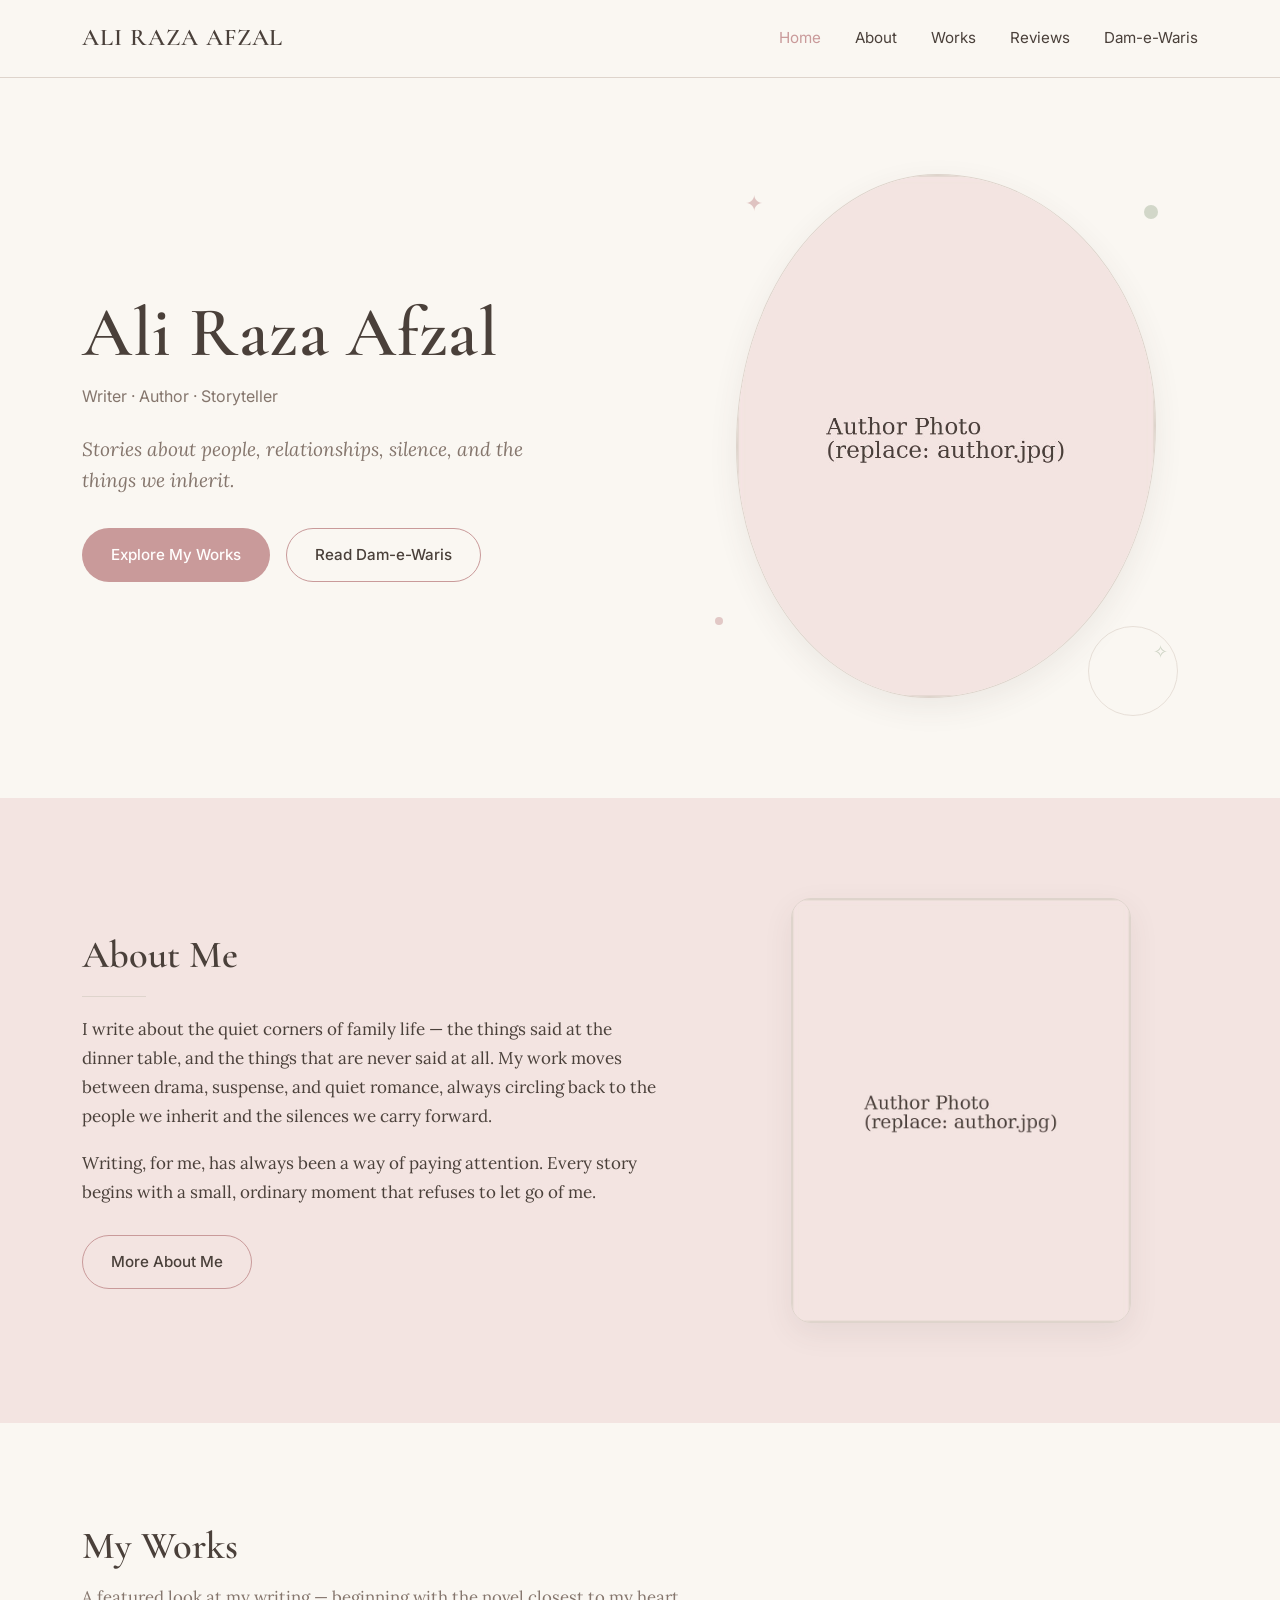
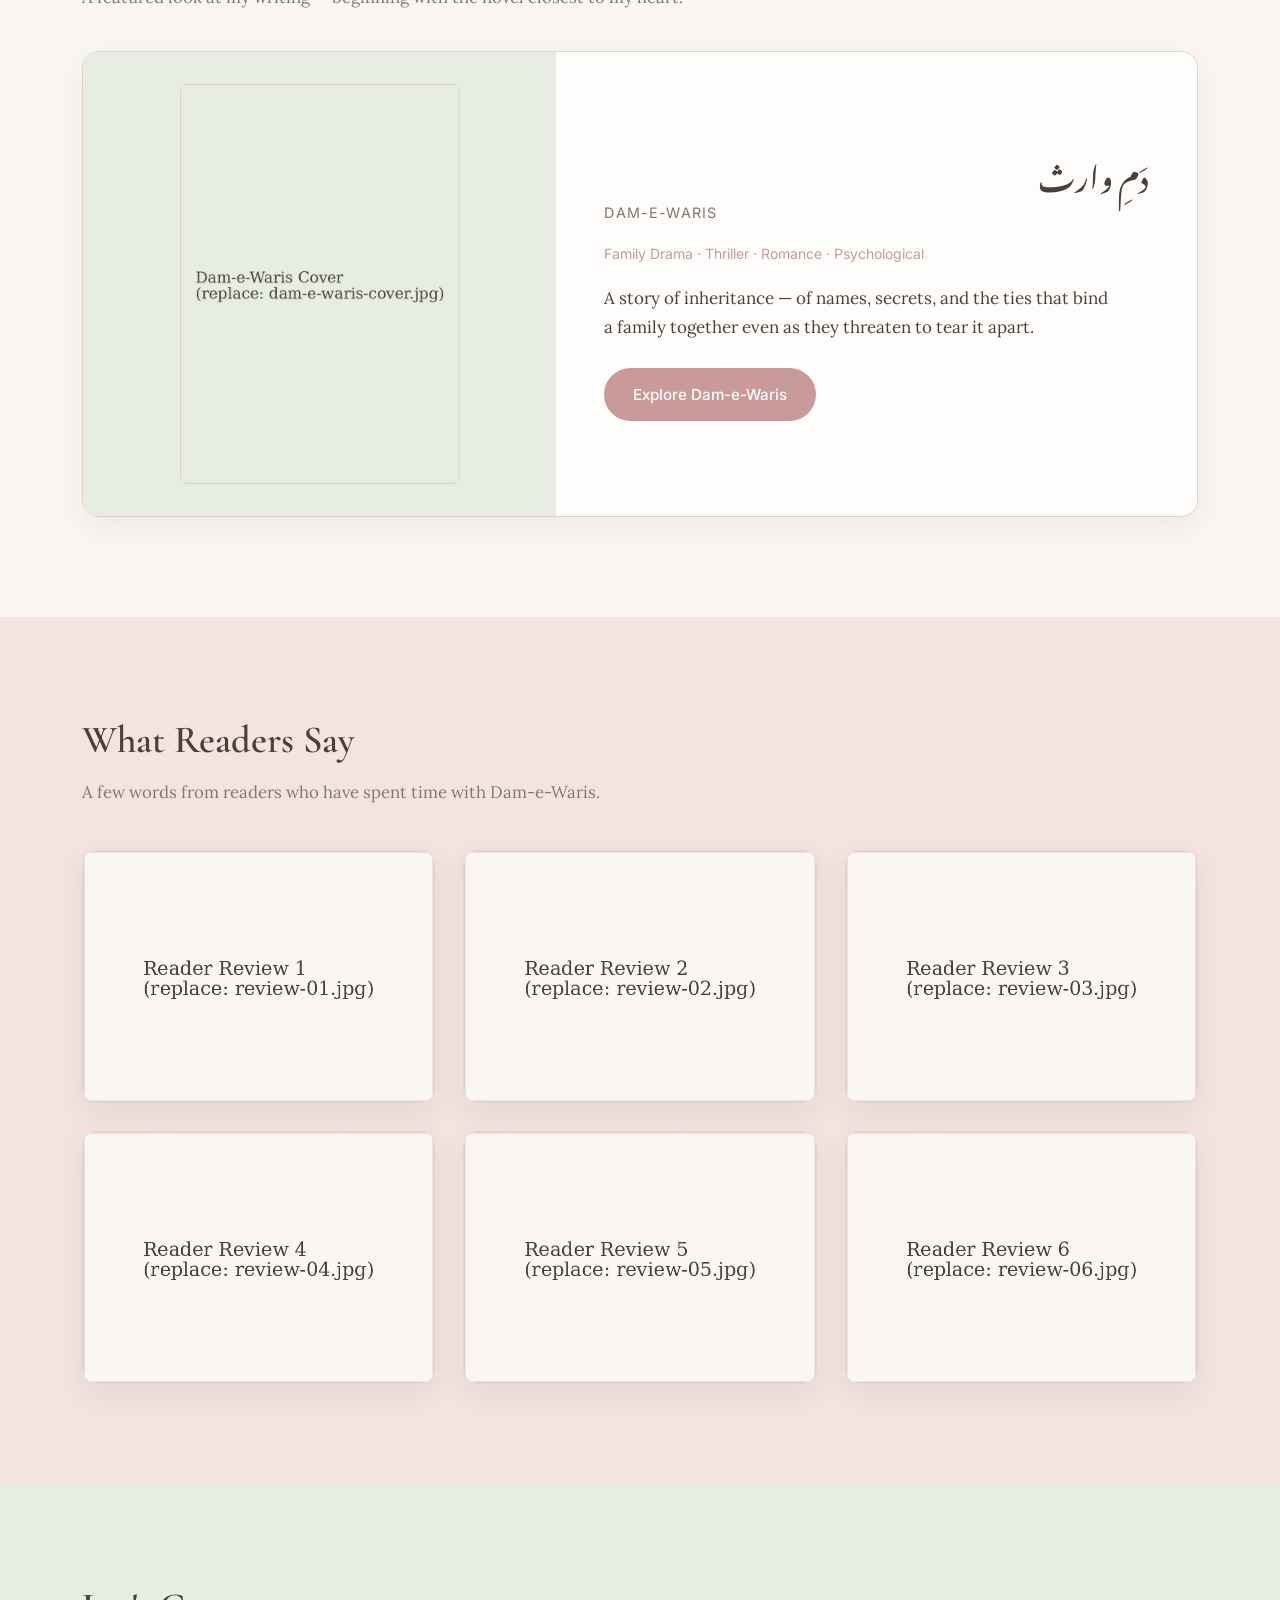
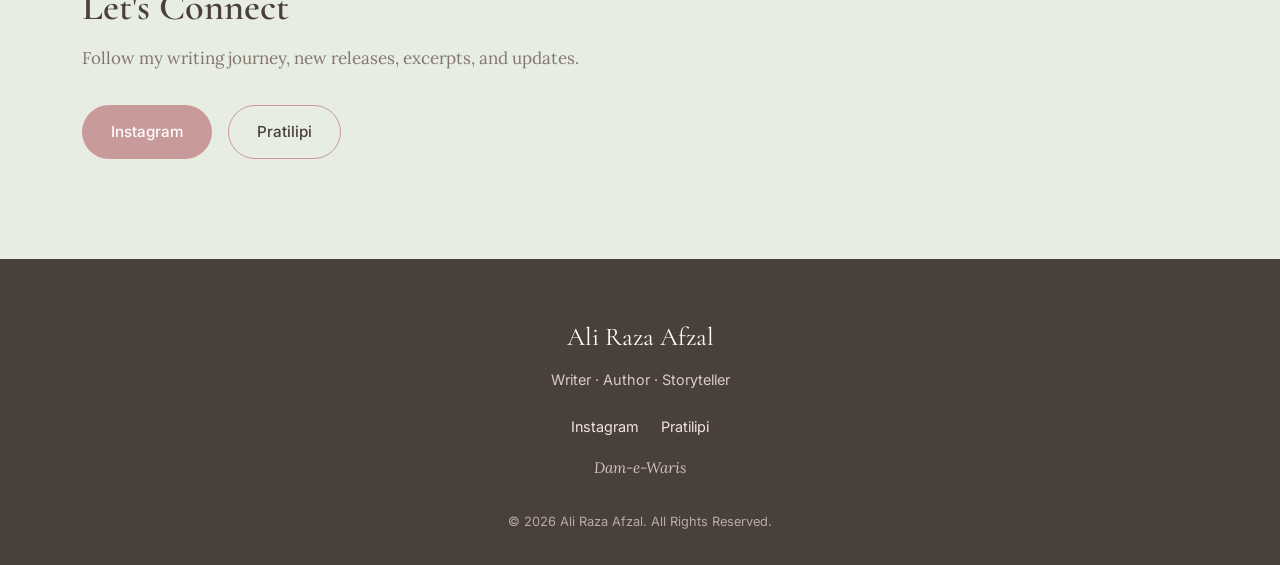
==== index.html @ 21b12b8f "Initial commit" ====
<!DOCTYPE html>
<html lang="en">
<head>
<meta charset="UTF-8">
<meta name="viewport" content="width=device-width, initial-scale=1.0">
<title>Ali Raza Afzal | Author &amp; Writer</title>
<meta name="description" content="Official website of Ali Raza Afzal, Pakistani author and storyteller, featuring his novel Dam-e-Waris (دَمِ وارث), reader reviews, and updates.">

<!-- Open Graph -->
<meta property="og:title" content="Ali Raza Afzal | Author & Writer">
<meta property="og:description" content="Stories about people, relationships, silence, and the things we inherit. Discover the world of author Ali Raza Afzal and his novel Dam-e-Waris.">
<meta property="og:type" content="website">
<meta property="og:image" content="images/author.jpg">

<link rel="stylesheet" href="css/style.css">
</head>
<body>

<header class="site-header">
  <nav class="navbar" aria-label="Primary navigation">
    <a href="index.html" class="brand">ALI RAZA AFZAL</a>
    <ul class="nav-links">
      <li><a href="index.html" class="active">Home</a></li>
      <li><a href="index.html#about">About</a></li>
      <li><a href="index.html#works">Works</a></li>
      <li><a href="index.html#reviews">Reviews</a></li>
      <li><a href="dam-e-waris.html">Dam-e-Waris</a></li>
    </ul>
  </nav>
</header>

<main>

  <!-- ============ HERO ============ -->
  <section class="hero" id="home">
    <div class="container">
      <div class="hero-text">
        <h1 class="hero-title">Ali Raza Afzal</h1>
        <p class="eyebrow">Writer · Author · Storyteller</p>
        <p class="hero-statement">Stories about people, relationships, silence, and the things we inherit.</p>
        <div class="button-row">
          <a href="index.html#works" class="btn btn-primary">Explore My Works</a>
          <a href="dam-e-waris.html" class="btn btn-outline">Read Dam-e-Waris</a>
        </div>
      </div>

      <div class="hero-image-wrap">
        <span class="hero-deco-star s1" aria-hidden="true">✦</span>
        <span class="hero-deco-star s2" aria-hidden="true">✧</span>
        <span class="hero-deco-dot d1" aria-hidden="true"></span>
        <span class="hero-deco-dot d2" aria-hidden="true"></span>
        <div class="hero-deco-line" aria-hidden="true"></div>
        <div class="hero-image-frame">
          <!-- PLACE FILE HERE: images/author.jpg -->
          <img src="images/author.jpg" alt="Portrait of author Ali Raza Afzal">
        </div>
      </div>
    </div>
  </section>

  <!-- ============ ABOUT ============ -->
  <section class="section bg-blush" id="about">
    <div class="container about-grid">
      <div class="about-text">
        <h2 class="section-heading">About Me</h2>
        <div class="decor-line"></div>
        <p>I write about the quiet corners of family life — the things said at the dinner table, and the things that are never said at all. My work moves between drama, suspense, and quiet romance, always circling back to the people we inherit and the silences we carry forward.</p>
        <p>Writing, for me, has always been a way of paying attention. Every story begins with a small, ordinary moment that refuses to let go of me.</p>
        <a href="#about" class="btn btn-outline" style="margin-top: 28px;">More About Me</a>
      </div>

      <div class="about-visual">
        <div class="about-visual-frame">
          <!-- Optional: reuse author.jpg or replace with another portrait -->
          <img src="images/author.jpg" alt="Ali Raza Afzal at his writing desk">
        </div>
      </div>
    </div>
  </section>

  <!-- ============ WORKS ============ -->
  <section class="section bg-ivory" id="works">
    <div class="container">
      <h2 class="section-heading">My Works</h2>
      <p class="section-intro">A featured look at my writing — beginning with the novel closest to my heart.</p>

      <article class="work-card">
        <div class="work-cover">
          <!-- PLACE FILE HERE: images/dam-e-waris-cover.jpg -->
          <img src="images/dam-e-waris-cover.jpg" alt="Cover of the novel Dam-e-Waris by Ali Raza Afzal">
        </div>
        <div class="work-info">
          <p class="work-title-urdu" dir="rtl" lang="ur">دَمِ وارث</p>
          <p class="work-title-en">DAM-E-WARIS</p>
          <p class="work-genre">Family Drama · Thriller · Romance · Psychological</p>
          <p class="work-desc">A story of inheritance — of names, secrets, and the ties that bind a family together even as they threaten to tear it apart.</p>
          <a href="dam-e-waris.html" class="btn btn-primary">Explore Dam-e-Waris</a>
        </div>
      </article>
    </div>
  </section>

  <!-- ============ REVIEWS ============ -->
  <section class="section bg-blush" id="reviews">
    <div class="container">
      <h2 class="section-heading">What Readers Say</h2>
      <p class="section-intro">A few words from readers who have spent time with Dam-e-Waris.</p>

      <div class="review-gallery">
        <div class="review-card">
          <!-- PLACE FILE HERE: images/review-01.jpg -->
          <img src="images/review-01.jpg" alt="Reader review screenshot 1 for Dam-e-Waris">
        </div>
        <div class="review-card">
          <!-- PLACE FILE HERE: images/review-02.jpg -->
          <img src="images/review-02.jpg" alt="Reader review screenshot 2 for Dam-e-Waris">
        </div>
        <div class="review-card">
          <!-- PLACE FILE HERE: images/review-03.jpg -->
          <img src="images/review-03.jpg" alt="Reader review screenshot 3 for Dam-e-Waris">
        </div>
        <div class="review-card">
          <!-- PLACE FILE HERE: images/review-04.jpg -->
          <img src="images/review-04.jpg" alt="Reader review screenshot 4 for Dam-e-Waris">
        </div>
        <div class="review-card">
          <!-- PLACE FILE HERE: images/review-05.jpg -->
          <img src="images/review-05.jpg" alt="Reader review screenshot 5 for Dam-e-Waris">
        </div>
        <div class="review-card">
          <!-- PLACE FILE HERE: images/review-06.jpg -->
          <img src="images/review-06.jpg" alt="Reader review screenshot 6 for Dam-e-Waris">
        </div>
      </div>
    </div>
  </section>

  <!-- ============ CONNECT ============ -->
  <section class="section bg-sage" id="connect">
    <div class="container">
      <h2 class="section-heading">Let's Connect</h2>
      <p class="connect-text">Follow my writing journey, new releases, excerpts, and updates.</p>
      <div class="button-row">
        <!-- REPLACE WITH REAL INSTAGRAM URL -->
        <a href="https://instagram.com/REPLACE_WITH_INSTAGRAM_USERNAME" target="_blank" rel="noopener noreferrer" class="btn btn-primary">Instagram</a>
        <!-- REPLACE WITH REAL PRATILIPI URL -->
        <a href="https://pratilipi.com/REPLACE_WITH_PRATILIPI_PROFILE" target="_blank" rel="noopener noreferrer" class="btn btn-outline">Pratilipi</a>
      </div>
    </div>
  </section>

</main>

<footer class="site-footer">
  <div class="container footer-inner">
    <p class="footer-brand">Ali Raza Afzal</p>
    <p class="footer-tagline">Writer · Author · Storyteller</p>
    <div class="footer-links">
      <!-- REPLACE WITH REAL INSTAGRAM URL -->
      <a href="https://instagram.com/REPLACE_WITH_INSTAGRAM_USERNAME" target="_blank" rel="noopener noreferrer">Instagram</a>
      <!-- REPLACE WITH REAL PRATILIPI URL -->
      <a href="https://pratilipi.com/REPLACE_WITH_PRATILIPI_PROFILE" target="_blank" rel="noopener noreferrer">Pratilipi</a>
    </div>
    <p class="footer-work">Dam-e-Waris</p>
    <p class="footer-note">© 2026 Ali Raza Afzal. All Rights Reserved.</p>
  </div>
</footer>

</body>
</html>
---- css/style.css ----
/* =========================================================
   ALI RAZA AFZAL — AUTHOR WEBSITE
   Stylesheet
   ========================================================= */

/* ---------- Fonts ---------- */
@import url('https://fonts.googleapis.com/css2?family=Cormorant+Garamond:ital,wght@0,400;0,500;0,600;1,500&family=Lora:ital,wght@0,400;0,500;1,400&family=Inter:wght@400;500;600&family=Noto+Nastaliq+Urdu:wght@400;600;700&display=swap');

/* ---------- Tokens ---------- */
:root {
  --ivory: #FAF7F2;
  --blush: #F3E4E1;
  --sage-light: #E7EDE3;
  --rose: #C99A9A;
  --sage: #AAB7A0;
  --brown: #4A403A;
  --taupe: #85766D;
  --cream: #FFFDFC;
  --border: #DED4CC;
  --mauve: #B89EA6;

  --font-display: 'Cormorant Garamond', 'Playfair Display', serif;
  --font-body: 'Lora', serif;
  --font-ui: 'Inter', sans-serif;
  --font-urdu: 'Noto Nastaliq Urdu', serif;

  --section-pad-desktop: 100px;
  --section-pad-tablet: 70px;
  --section-pad-mobile: 56px;

  --radius-card: 16px;
  --shadow-soft: 0 10px 30px rgba(74, 64, 58, 0.08);
  --shadow-hover: 0 16px 40px rgba(74, 64, 58, 0.14);

  --max-width: 1180px;
  --reading-width: 760px;
}

/* ---------- Reset ---------- */
* {
  box-sizing: border-box;
}

html {
  scroll-behavior: smooth;
}

body {
  margin: 0;
  background-color: var(--ivory);
  color: var(--brown);
  font-family: var(--font-body);
  font-size: 17px;
  line-height: 1.7;
  overflow-x: hidden;
}

img {
  max-width: 100%;
  height: auto;
  display: block;
}

a {
  color: inherit;
  text-decoration: none;
}

ul {
  list-style: none;
  margin: 0;
  padding: 0;
}

h1, h2, h3, h4 {
  font-family: var(--font-display);
  font-weight: 600;
  color: var(--brown);
  line-height: 1.2;
  margin: 0;
}

p {
  margin: 0;
}

.container {
  width: 100%;
  max-width: var(--max-width);
  margin: 0 auto;
  padding: 0 32px;
}

/* Visible keyboard focus for accessibility */
a:focus-visible,
button:focus-visible {
  outline: 2px solid var(--rose);
  outline-offset: 3px;
}

@media (prefers-reduced-motion: reduce) {
  * {
    animation-duration: 0.001ms !important;
    animation-iteration-count: 1 !important;
    transition-duration: 0.001ms !important;
    scroll-behavior: auto !important;
  }
}

/* ---------- Decorative motifs ---------- */
.motif {
  color: var(--rose);
  font-size: 1.1rem;
  opacity: 0.65;
  display: inline-block;
}

.decor-line {
  width: 64px;
  height: 1px;
  background: var(--border);
  margin: 18px 0;
}

.decor-curve {
  position: absolute;
  pointer-events: none;
  opacity: 0.5;
}

/* ---------- Section base ---------- */
.section {
  padding: var(--section-pad-desktop) 0;
  position: relative;
}

.bg-ivory   { background-color: var(--ivory); }
.bg-blush   { background-color: var(--blush); }
.bg-sage    { background-color: var(--sage-light); }

.section-heading {
  font-size: clamp(2rem, 3vw, 2.6rem);
  margin-bottom: 14px;
}

.section-intro {
  color: var(--taupe);
  font-family: var(--font-body);
  font-size: 1.05rem;
  max-width: 620px;
}

/* ---------- Buttons ---------- */
.btn {
  display: inline-flex;
  align-items: center;
  justify-content: center;
  gap: 8px;
  font-family: var(--font-ui);
  font-size: 0.95rem;
  font-weight: 500;
  padding: 13px 28px;
  border-radius: 30px;
  border: 1px solid transparent;
  cursor: pointer;
  transition: transform 0.25s ease, background-color 0.25s ease, color 0.25s ease, box-shadow 0.25s ease;
  white-space: nowrap;
}

.btn-primary {
  background-color: var(--rose);
  color: var(--cream);
}

.btn-primary:hover {
  background-color: #bd8a8a;
  transform: translateY(-2px);
  box-shadow: var(--shadow-soft);
}

.btn-outline {
  background-color: transparent;
  border-color: var(--rose);
  color: var(--brown);
}

.btn-outline:hover {
  background-color: var(--rose);
  color: var(--cream);
  transform: translateY(-2px);
}

.btn-sage {
  background-color: transparent;
  border-color: var(--sage);
  color: var(--brown);
}

.btn-sage:hover {
  background-color: var(--sage);
  color: var(--cream);
  transform: translateY(-2px);
}

.button-row {
  display: flex;
  flex-wrap: wrap;
  gap: 16px;
  margin-top: 32px;
}

/* =========================================================
   NAVIGATION
   ========================================================= */
.site-header {
  position: sticky;
  top: 0;
  z-index: 50;
  background-color: rgba(250, 247, 242, 0.92);
  backdrop-filter: blur(6px);
  border-bottom: 1px solid var(--border);
}

.navbar {
  max-width: var(--max-width);
  margin: 0 auto;
  padding: 18px 32px;
  display: flex;
  align-items: center;
  justify-content: space-between;
}

.brand {
  font-family: var(--font-display);
  font-size: 1.5rem;
  letter-spacing: 0.04em;
  color: var(--brown);
  font-weight: 600;
}

.nav-links {
  display: flex;
  gap: 34px;
  font-family: var(--font-ui);
  font-size: 0.95rem;
}

.nav-links a {
  position: relative;
  padding: 4px 0;
  transition: color 0.2s ease;
}

.nav-links a::after {
  content: "";
  position: absolute;
  left: 0;
  bottom: -2px;
  width: 0%;
  height: 1px;
  background-color: var(--rose);
  transition: width 0.25s ease;
}

.nav-links a:hover {
  color: var(--rose);
}

.nav-links a:hover::after {
  width: 100%;
}

.nav-links a.active {
  color: var(--rose);
}

/* Mobile nav: CSS-only wrap, no hamburger/JS */
@media (max-width: 720px) {
  .navbar {
    flex-direction: column;
    align-items: flex-start;
    gap: 14px;
    padding: 16px 24px;
  }

  .nav-links {
    flex-wrap: wrap;
    gap: 16px 22px;
    width: 100%;
  }
}

/* =========================================================
   HERO
   ========================================================= */
.hero {
  padding: 96px 0 var(--section-pad-desktop);
  position: relative;
  overflow: hidden;
}

.hero .container {
  display: grid;
  grid-template-columns: 1.05fr 0.95fr;
  gap: 56px;
  align-items: center;
}

.eyebrow {
  font-family: var(--font-ui);
  color: var(--taupe);
  font-size: 1rem;
  margin-top: 8px;
}

.hero-title {
  font-size: clamp(2.8rem, 6vw, 4.4rem);
  letter-spacing: 0.01em;
}

.hero-statement {
  font-family: var(--font-body);
  font-style: italic;
  color: var(--taupe);
  font-size: 1.2rem;
  max-width: 480px;
  margin-top: 24px;
  line-height: 1.6;
}

.hero-image-wrap {
  position: relative;
  display: flex;
  justify-content: center;
}

.hero-image-frame {
  width: 100%;
  max-width: 420px;
  border-radius: 48% 52% 54% 46% / 52% 48% 52% 48%;
  overflow: hidden;
  box-shadow: var(--shadow-soft);
  border: 1px solid var(--border);
  position: relative;
  z-index: 2;
}

.hero-image-frame img {
  width: 100%;
  height: 100%;
  object-fit: cover;
  aspect-ratio: 4 / 5;
}

.hero-deco-dot {
  position: absolute;
  border-radius: 50%;
  background-color: var(--sage);
  opacity: 0.5;
}

.hero-deco-dot.d1 { width: 14px; height: 14px; top: 6%; right: 8%; }
.hero-deco-dot.d2 { width: 8px; height: 8px; bottom: 14%; left: 4%; background-color: var(--rose); }

.hero-deco-star {
  position: absolute;
  color: var(--rose);
  opacity: 0.55;
  font-size: 1.4rem;
}

.hero-deco-star.s1 { top: 2%; left: 10%; }
.hero-deco-star.s2 { bottom: 6%; right: 6%; font-size: 1.1rem; color: var(--sage); }

.hero-deco-line {
  position: absolute;
  width: 90px;
  height: 90px;
  border: 1px solid var(--border);
  border-radius: 50%;
  z-index: 1;
  bottom: -18px;
  right: 4%;
  opacity: 0.7;
}

@media (max-width: 900px) {
  .hero .container {
    grid-template-columns: 1fr;
    text-align: left;
  }

  .hero-image-wrap {
    order: 2;
    margin-top: 12px;
  }

  .hero-image-frame {
    max-width: 300px;
  }
}

/* =========================================================
   ABOUT
   ========================================================= */
.about-grid {
  display: grid;
  grid-template-columns: 1.1fr 0.9fr;
  gap: 64px;
  align-items: center;
}

.about-text p + p {
  margin-top: 18px;
}

.about-visual {
  position: relative;
  display: flex;
  justify-content: center;
}

.about-visual-frame {
  width: 100%;
  max-width: 340px;
  border-radius: 20px;
  overflow: hidden;
  border: 1px solid var(--border);
  box-shadow: var(--shadow-soft);
}

.about-visual-frame img {
  width: 100%;
  aspect-ratio: 4 / 5;
  object-fit: cover;
}

@media (max-width: 900px) {
  .about-grid {
    grid-template-columns: 1fr;
  }

  .about-visual {
    order: -1;
  }
}

/* =========================================================
   WORKS / FEATURED NOVEL CARD
   ========================================================= */
.work-card {
  background-color: var(--cream);
  border: 1px solid var(--border);
  border-radius: var(--radius-card);
  box-shadow: var(--shadow-soft);
  display: grid;
  grid-template-columns: 0.85fr 1.15fr;
  overflow: hidden;
  margin-top: 40px;
  transition: box-shadow 0.3s ease;
}

.work-card:hover {
  box-shadow: var(--shadow-hover);
}

.work-cover {
  background-color: var(--sage-light);
  display: flex;
  align-items: center;
  justify-content: center;
  padding: 32px;
}

.work-cover img {
  width: 100%;
  max-width: 280px;
  object-fit: contain;
  border-radius: 6px;
}

.work-info {
  padding: 44px 48px;
  display: flex;
  flex-direction: column;
  justify-content: center;
}

.work-title-urdu {
  font-family: var(--font-urdu);
  direction: rtl;
  font-size: 2rem;
  line-height: 1.5;
  color: var(--brown);
}

.work-title-en {
  font-family: var(--font-ui);
  letter-spacing: 0.08em;
  color: var(--taupe);
  font-size: 0.9rem;
  margin-top: 6px;
}

.work-genre {
  font-family: var(--font-ui);
  font-size: 0.88rem;
  color: var(--rose);
  margin-top: 16px;
}

.work-desc {
  margin-top: 18px;
  color: var(--brown);
  max-width: 46ch;
}

.work-info .btn {
  margin-top: 26px;
  align-self: flex-start;
}

@media (max-width: 780px) {
  .work-card {
    grid-template-columns: 1fr;
  }

  .work-info {
    padding: 32px;
  }
}

/* =========================================================
   REVIEWS GALLERY
   ========================================================= */
.review-gallery {
  display: grid;
  grid-template-columns: repeat(3, 1fr);
  gap: 28px;
  margin-top: 44px;
}

.review-card {
  background-color: var(--cream);
  border: 1px solid var(--border);
  border-radius: 14px;
  box-shadow: var(--shadow-soft);
  overflow: hidden;
  transition: transform 0.3s ease, box-shadow 0.3s ease;
}

.review-card:hover {
  transform: translateY(-4px);
  box-shadow: var(--shadow-hover);
}

.review-card img {
  width: 100%;
  height: auto;
  object-fit: contain;
  background-color: var(--ivory);
}

@media (max-width: 980px) {
  .review-gallery {
    grid-template-columns: repeat(2, 1fr);
  }
}

@media (max-width: 620px) {
  .review-gallery {
    grid-template-columns: 1fr;
  }
}

/* =========================================================
   CONNECT / FOLLOW SECTIONS
   ========================================================= */
.connect-text {
  color: var(--taupe);
  max-width: 520px;
  margin-top: 12px;
}

/* =========================================================
   FOOTER
   ========================================================= */
.site-footer {
  background-color: var(--brown);
  color: var(--blush);
  padding: 56px 0 32px;
}

.footer-inner {
  display: flex;
  flex-direction: column;
  align-items: center;
  text-align: center;
  gap: 10px;
}

.footer-brand {
  font-family: var(--font-display);
  font-size: 1.6rem;
  color: var(--cream);
}

.footer-tagline {
  font-family: var(--font-ui);
  font-size: 0.9rem;
  color: var(--blush);
  opacity: 0.85;
}

.footer-links {
  display: flex;
  gap: 22px;
  font-family: var(--font-ui);
  font-size: 0.9rem;
  margin-top: 12px;
}

.footer-links a {
  transition: color 0.2s ease;
}

.footer-links a:hover {
  color: var(--rose);
}

.footer-note {
  margin-top: 20px;
  font-family: var(--font-ui);
  font-size: 0.8rem;
  color: var(--blush);
  opacity: 0.65;
}

.footer-work {
  font-family: var(--font-body);
  font-style: italic;
  font-size: 0.95rem;
  opacity: 0.8;
  margin-top: 6px;
}

/* =========================================================
   DAM-E-WARIS PAGE
   ========================================================= */
.novel-hero {
  padding: 80px 0 var(--section-pad-desktop);
}

.novel-hero .container {
  display: grid;
  grid-template-columns: 0.85fr 1.15fr;
  gap: 56px;
  align-items: center;
}

.novel-cover-frame {
  border-radius: 14px;
  overflow: hidden;
  border: 1px solid var(--border);
  box-shadow: var(--shadow-hover);
  background-color: var(--cream);
  padding: 20px;
}

.novel-cover-frame img {
  width: 100%;
  object-fit: contain;
  border-radius: 6px;
}

.novel-title-urdu {
  font-family: var(--font-urdu);
  direction: rtl;
  font-size: clamp(2.4rem, 5vw, 3.4rem);
  line-height: 1.5;
}

.novel-title-en {
  font-family: var(--font-ui);
  letter-spacing: 0.1em;
  color: var(--taupe);
  margin-top: 10px;
  font-size: 1rem;
}

.novel-byline {
  font-family: var(--font-body);
  font-style: italic;
  color: var(--taupe);
  margin-top: 8px;
  font-size: 1.05rem;
}

.novel-genre {
  margin-top: 22px;
  font-family: var(--font-ui);
  font-size: 0.9rem;
  color: var(--rose);
}

@media (max-width: 900px) {
  .novel-hero .container {
    grid-template-columns: 1fr;
  }

  .novel-cover-frame {
    max-width: 320px;
    margin: 0 auto;
  }
}

/* ---------- Novel intro / reading text ---------- */
.reading-column {
  max-width: var(--reading-width);
  margin: 32px auto 0;
}

.reading-column p + p {
  margin-top: 20px;
}

/* ---------- Info cards ---------- */
.info-grid {
  display: grid;
  grid-template-columns: repeat(4, 1fr);
  gap: 20px;
  margin-top: 44px;
}

.info-card {
  background-color: var(--cream);
  border: 1px solid var(--border);
  border-radius: 14px;
  padding: 24px;
  box-shadow: var(--shadow-soft);
}

.info-label {
  font-family: var(--font-ui);
  font-size: 0.78rem;
  color: var(--taupe);
  letter-spacing: 0.04em;
}

.info-value {
  margin-top: 8px;
  font-family: var(--font-body);
  font-size: 1.05rem;
  color: var(--brown);
}

.info-value.urdu {
  font-family: var(--font-urdu);
  direction: rtl;
  font-size: 1.3rem;
}

@media (max-width: 860px) {
  .info-grid {
    grid-template-columns: repeat(2, 1fr);
  }
}

@media (max-width: 520px) {
  .info-grid {
    grid-template-columns: 1fr;
  }
}

/* ---------- PDF reading section ---------- */
.pdf-frame-wrap {
  max-width: 900px;
  margin: 40px auto 0;
  border-radius: 16px;
  overflow: hidden;
  border: 1px solid var(--border);
  box-shadow: var(--shadow-soft);
  background-color: var(--cream);
  padding: 10px;
}

.pdf-frame-wrap iframe {
  width: 100%;
  height: 760px;
  border: none;
  border-radius: 10px;
  display: block;
}

@media (max-width: 700px) {
  .pdf-frame-wrap iframe {
    height: 480px;
  }
}

.pdf-fallback {
  text-align: center;
  padding: 24px;
  font-family: var(--font-ui);
  font-size: 0.9rem;
  color: var(--taupe);
}

/* ---------- Copyright block ---------- */
.copyright-block {
  max-width: var(--reading-width);
  margin: 0 auto;
  text-align: center;
  color: var(--taupe);
  font-family: var(--font-ui);
  font-size: 0.82rem;
  line-height: 1.8;
}

.copyright-block p + p {
  margin-top: 10px;
}

/* =========================================================
   RESPONSIVE — SECTION PADDING
   ========================================================= */
@media (max-width: 980px) {
  .section {
    padding: var(--section-pad-tablet) 0;
  }
}

@media (max-width: 620px) {
  .section {
    padding: var(--section-pad-mobile) 0;
  }

  .container {
    padding: 0 22px;
  }

  .work-info {
    padding: 28px 24px;
  }

  .button-row {
    flex-direction: column;
    align-items: stretch;
  }
}
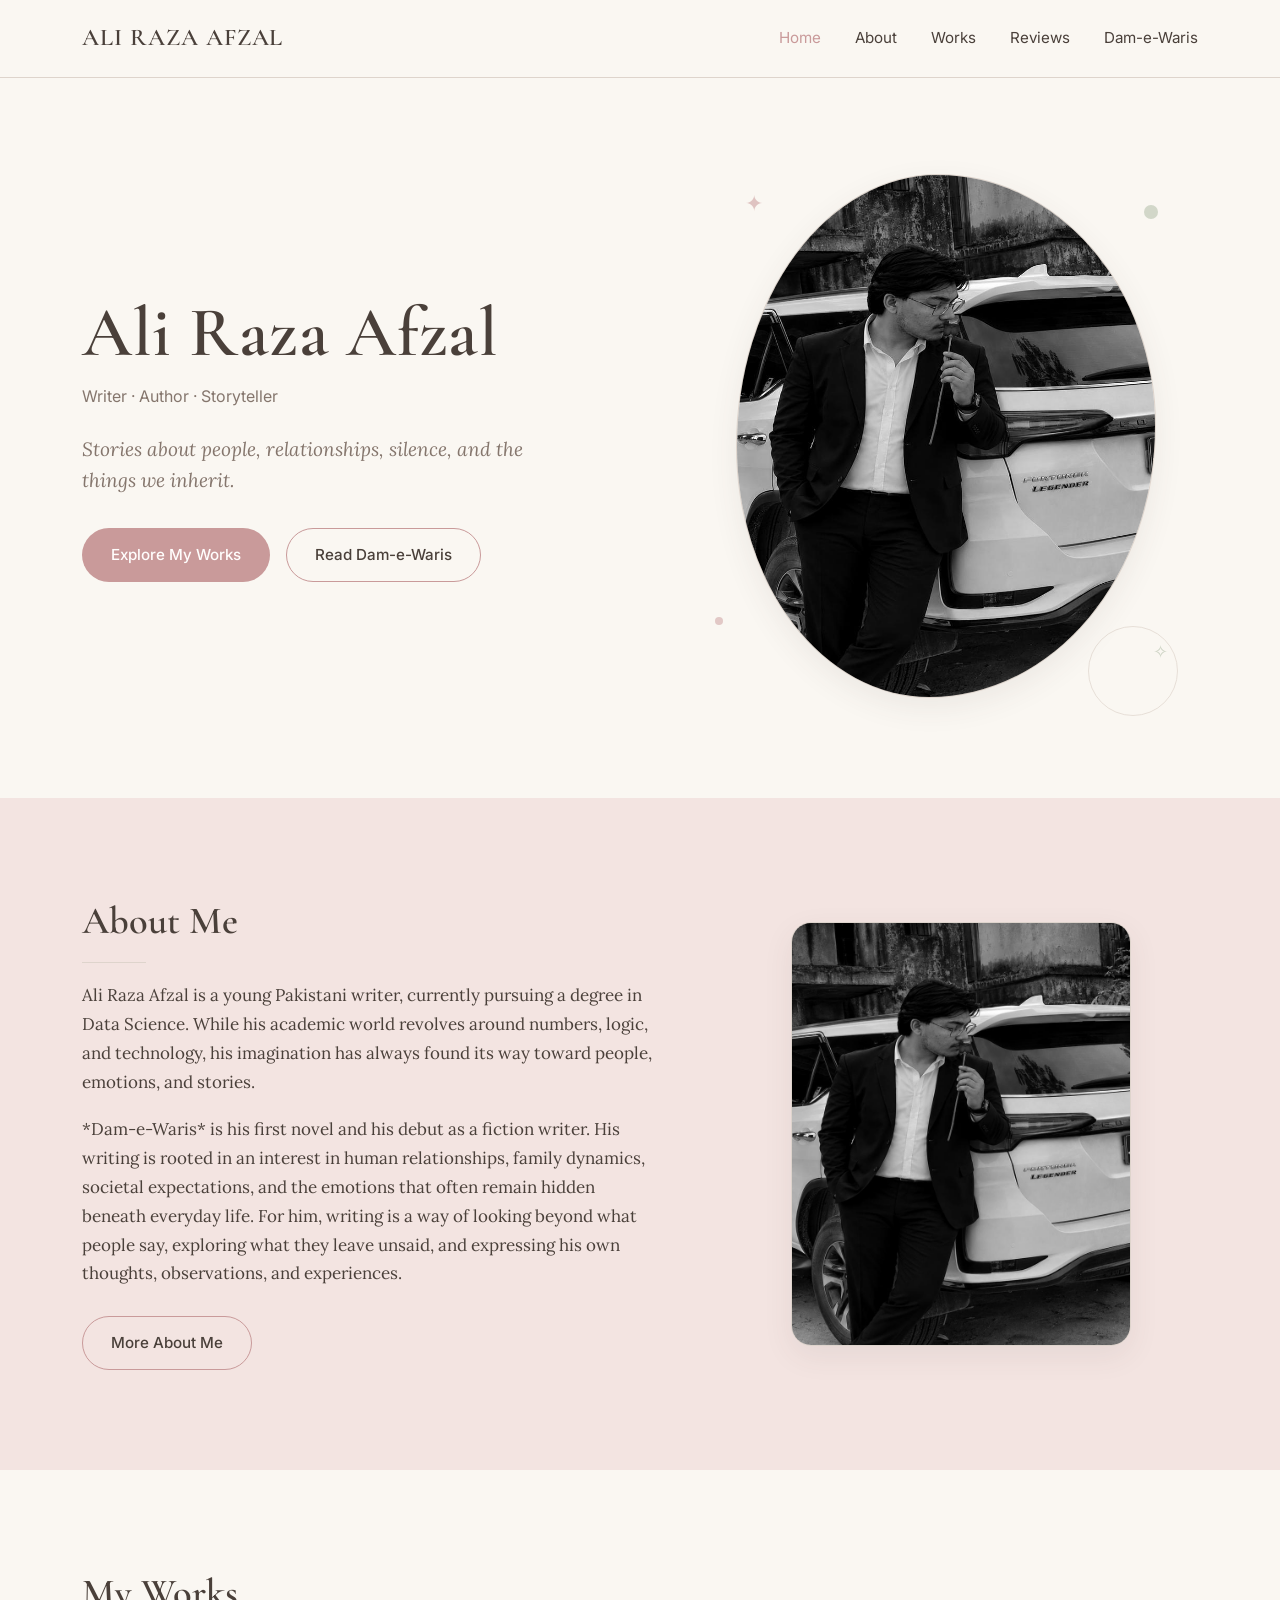
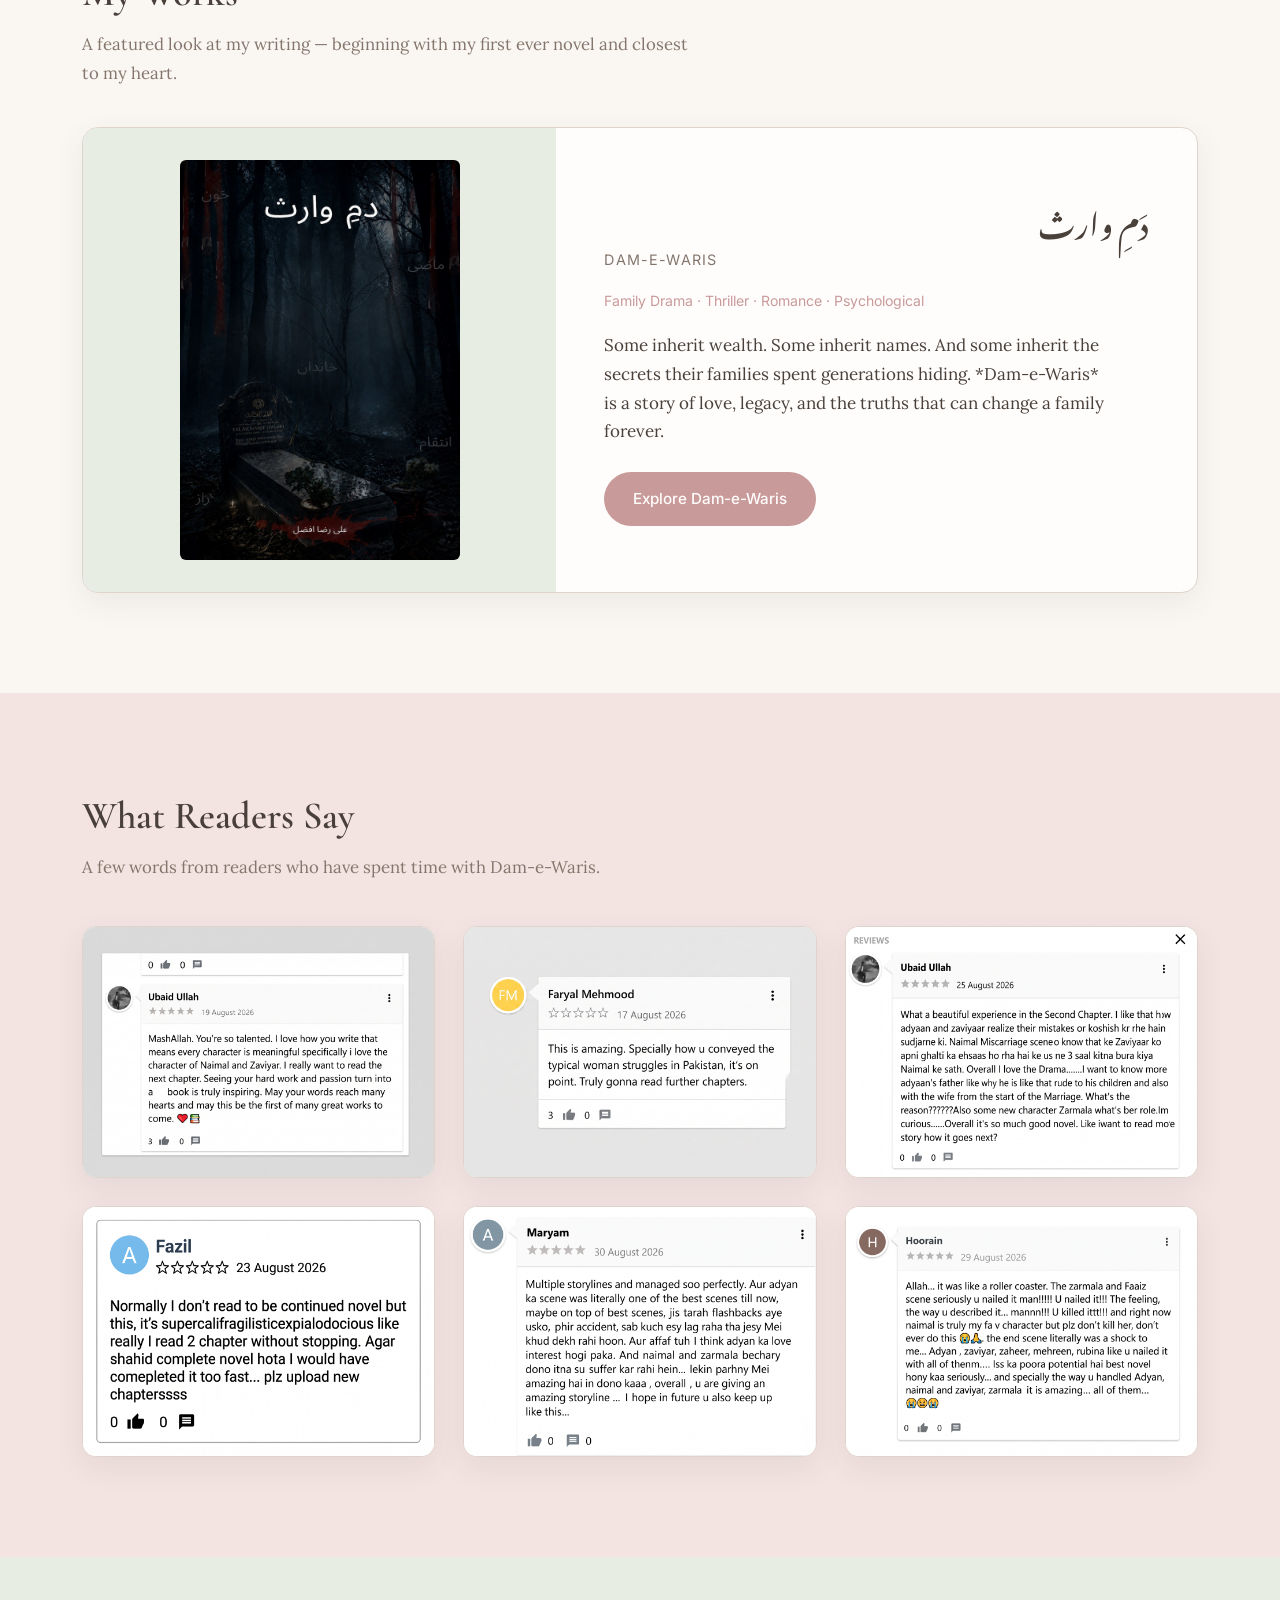
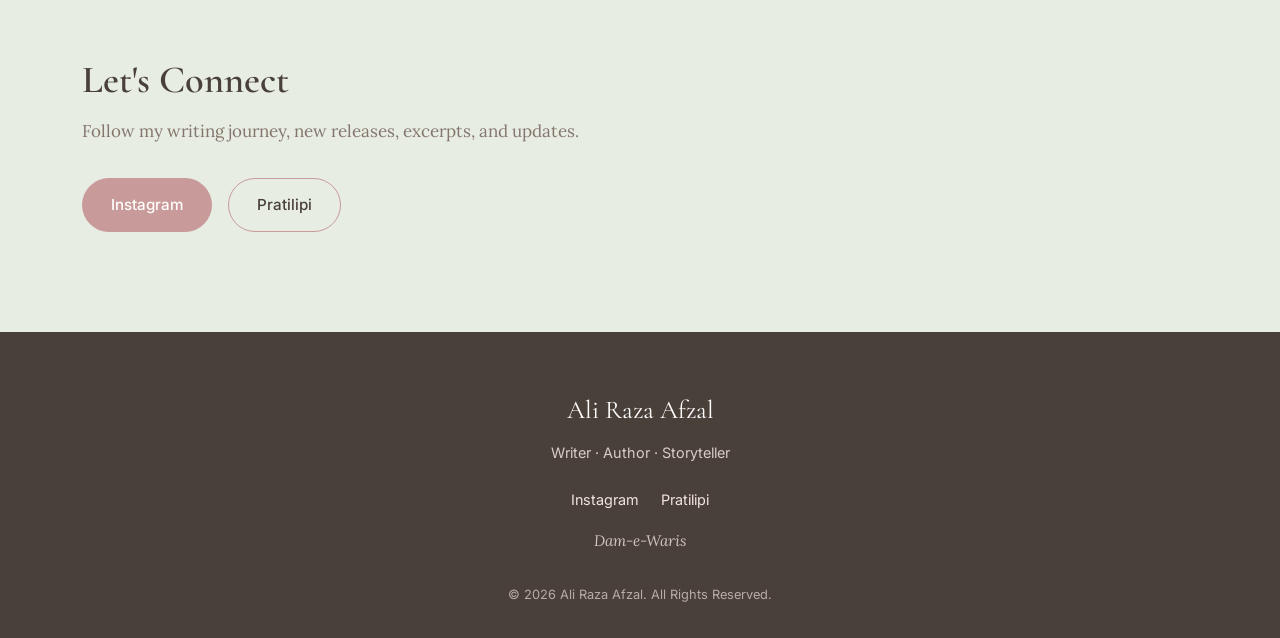
==== commit 0bcd32da: "woked final" ====
--- a/index.html
+++ b/index.html
@@ -64,8 +64,10 @@
       <div class="about-text">
         <h2 class="section-heading">About Me</h2>
         <div class="decor-line"></div>
-        <p>I write about the quiet corners of family life — the things said at the dinner table, and the things that are never said at all. My work moves between drama, suspense, and quiet romance, always circling back to the people we inherit and the silences we carry forward.</p>
-        <p>Writing, for me, has always been a way of paying attention. Every story begins with a small, ordinary moment that refuses to let go of me.</p>
+        <p>Ali Raza Afzal is a young Pakistani writer, currently pursuing a degree in Data Science. While his academic world revolves around numbers, logic, and technology, his imagination has always found its way toward people, emotions, and stories.</p>
+        <p>
+            *Dam-e-Waris* is his first novel and his debut as a fiction writer. His writing is rooted in an interest in human relationships, family dynamics, societal expectations, and the emotions that often remain hidden beneath everyday life. For him, writing is a way of looking beyond what people say, exploring what they leave unsaid, and expressing his own thoughts, observations, and experiences.
+        </p>
         <a href="#about" class="btn btn-outline" style="margin-top: 28px;">More About Me</a>
       </div>
 
@@ -82,7 +84,7 @@
   <section class="section bg-ivory" id="works">
     <div class="container">
       <h2 class="section-heading">My Works</h2>
-      <p class="section-intro">A featured look at my writing — beginning with the novel closest to my heart.</p>
+      <p class="section-intro">A featured look at my writing — beginning with my first ever novel and closest to my heart.</p>
 
       <article class="work-card">
         <div class="work-cover">
@@ -93,7 +95,9 @@
           <p class="work-title-urdu" dir="rtl" lang="ur">دَمِ وارث</p>
           <p class="work-title-en">DAM-E-WARIS</p>
           <p class="work-genre">Family Drama · Thriller · Romance · Psychological</p>
-          <p class="work-desc">A story of inheritance — of names, secrets, and the ties that bind a family together even as they threaten to tear it apart.</p>
+          <p class="work-desc">
+              Some inherit wealth. Some inherit names. And some inherit the secrets their families spent generations hiding. *Dam-e-Waris* is a story of love, legacy, and the truths that can change a family forever.
+          </p>
           <a href="dam-e-waris.html" class="btn btn-primary">Explore Dam-e-Waris</a>
         </div>
       </article>
@@ -142,9 +146,9 @@
       <p class="connect-text">Follow my writing journey, new releases, excerpts, and updates.</p>
       <div class="button-row">
         <!-- REPLACE WITH REAL INSTAGRAM URL -->
-        <a href="https://instagram.com/REPLACE_WITH_INSTAGRAM_USERNAME" target="_blank" rel="noopener noreferrer" class="btn btn-primary">Instagram</a>
+        <a href="https://instagram.com/alir_afzal" target="_blank" rel="noopener noreferrer" class="btn btn-primary">Instagram</a>
         <!-- REPLACE WITH REAL PRATILIPI URL -->
-        <a href="https://pratilipi.com/REPLACE_WITH_PRATILIPI_PROFILE" target="_blank" rel="noopener noreferrer" class="btn btn-outline">Pratilipi</a>
+        <a href="https://english.pratilipi.com/series/dam-e-waris-by-shaan-sikandar-ali-p6b1sz6k6ypf" target="_blank" rel="noopener noreferrer" class="btn btn-outline">Pratilipi</a>
       </div>
     </div>
   </section>
@@ -157,9 +161,9 @@
     <p class="footer-tagline">Writer · Author · Storyteller</p>
     <div class="footer-links">
       <!-- REPLACE WITH REAL INSTAGRAM URL -->
-      <a href="https://instagram.com/REPLACE_WITH_INSTAGRAM_USERNAME" target="_blank" rel="noopener noreferrer">Instagram</a>
+      <a href="https://instagram.com/alir_afzal" target="_blank" rel="noopener noreferrer">Instagram</a>
       <!-- REPLACE WITH REAL PRATILIPI URL -->
-      <a href="https://pratilipi.com/REPLACE_WITH_PRATILIPI_PROFILE" target="_blank" rel="noopener noreferrer">Pratilipi</a>
+      <a href="https://english.pratilipi.com/series/dam-e-waris-by-shaan-sikandar-ali-p6b1sz6k6ypf" target="_blank" rel="noopener noreferrer">Pratilipi</a>
     </div>
     <p class="footer-work">Dam-e-Waris</p>
     <p class="footer-note">© 2026 Ali Raza Afzal. All Rights Reserved.</p>
